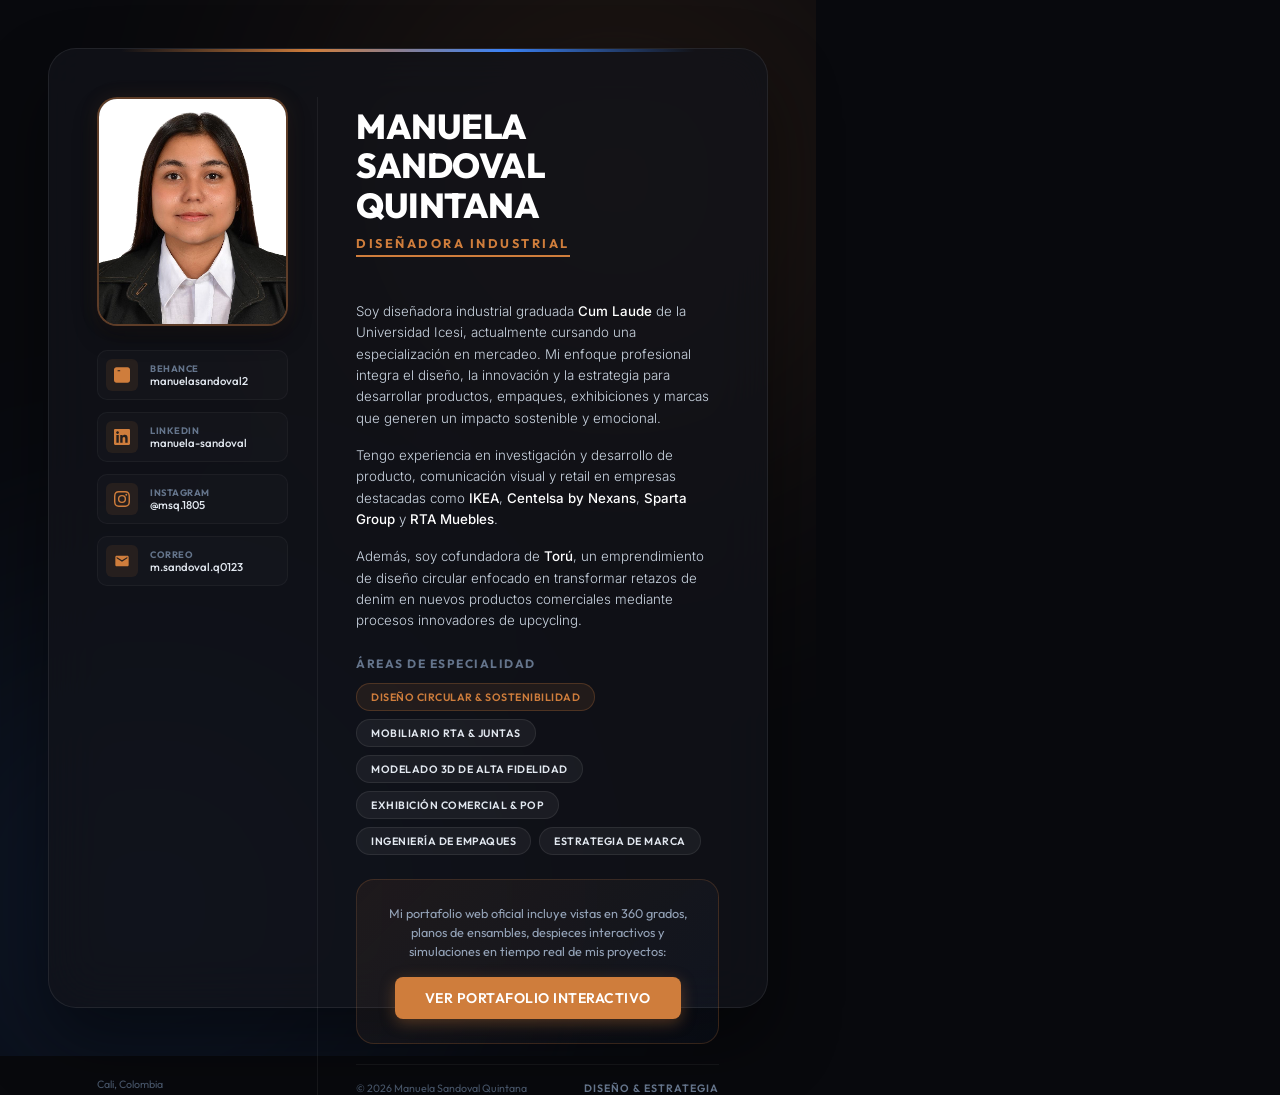
==== pdf_template.html @ 5be682be "Corregir filtro" ====
<!DOCTYPE html>
<html lang="es">
<head>
    <meta charset="UTF-8">
    <title>Manuela Sandoval Quintana - Portafolio</title>
    <!-- Google Fonts -->
    <link rel="preconnect" href="https://fonts.googleapis.com">
    <link rel="preconnect" href="https://fonts.gstatic.com" crossorigin>
    <link href="https://fonts.googleapis.com/css2?family=Inter:wght@300;400;500;600&family=Outfit:wght@400;500;600;700;800&display=swap" rel="stylesheet">
    <style>
        @page {
            size: Letter;
            margin: 0;
        }
        * {
            box-sizing: border-box;
            margin: 0;
            padding: 0;
        }
        body {
            width: 8.5in;
            height: 11in;
            font-family: 'Outfit', 'Inter', -apple-system, sans-serif;
            background-color: #08090d;
            color: #ffffff;
            display: flex;
            justify-content: center;
            align-items: center;
            -webkit-print-color-adjust: exact;
            print-color-adjust: exact;
            padding: 0.5in;
            position: relative;
            overflow: hidden;
        }

        /* Background glows for premium dark mode aesthetics */
        .glow-bg {
            position: absolute;
            top: 0;
            left: 0;
            width: 100%;
            height: 100%;
            z-index: 1;
            overflow: hidden;
            pointer-events: none;
        }
        .glow-sphere {
            position: absolute;
            width: 600px;
            height: 600px;
            border-radius: 50%;
            filter: blur(140px);
            opacity: 0.12;
        }
        .sphere-1 {
            background-color: #cf7d3c;
            top: -120px;
            right: -100px;
        }
        .sphere-2 {
            background-color: #3b82f6;
            bottom: -150px;
            left: -150px;
        }

        .card-container {
            width: 100%;
            height: 100%;
            background-color: rgba(18, 19, 26, 0.75);
            backdrop-filter: blur(25px);
            border: 1px solid rgba(255, 255, 255, 0.08);
            border-radius: 28px;
            padding: 0.5in;
            display: grid;
            grid-template-columns: 2.3in 1fr;
            gap: 0.4in;
            z-index: 2;
            box-shadow: 0 35px 70px rgba(0, 0, 0, 0.45);
            position: relative;
        }

        .card-container::before {
            content: '';
            position: absolute;
            top: 0;
            left: 10%;
            width: 80%;
            height: 3px;
            background: linear-gradient(90deg, transparent, #cf7d3c, #3b82f6, transparent);
        }

        /* Left Column: Visual Profile & Quick Links */
        .left-col {
            display: flex;
            flex-direction: column;
            justify-content: space-between;
            height: 100%;
            border-right: 1px solid rgba(255, 255, 255, 0.06);
            padding-right: 0.3in;
        }

        .profile-img-wrapper {
            width: 100%;
            aspect-ratio: 1/1.2;
            border-radius: 20px;
            overflow: hidden;
            border: 2px solid rgba(207, 125, 60, 0.4);
            box-shadow: 0 10px 25px rgba(0, 0, 0, 0.3), 0 0 20px rgba(207, 125, 60, 0.1);
            margin-bottom: 24px;
            background-color: #12131a;
        }

        .profile-img-wrapper img {
            width: 100%;
            height: 100%;
            object-fit: cover;
            filter: contrast(1.05) brightness(1.02);
        }

        .contact-list {
            display: flex;
            flex-direction: column;
            gap: 12px;
        }

        .contact-item {
            display: flex;
            align-items: center;
            gap: 12px;
            text-decoration: none;
            color: inherit;
            padding: 8px;
            border-radius: 10px;
            background: rgba(255, 255, 255, 0.02);
            border: 1px solid rgba(255, 255, 255, 0.04);
            transition: all 0.2s ease;
        }

        .contact-icon {
            width: 32px;
            height: 32px;
            border-radius: 6px;
            background-color: rgba(207, 125, 60, 0.1);
            display: flex;
            justify-content: center;
            align-items: center;
            flex-shrink: 0;
        }

        .contact-icon svg {
            width: 16px;
            height: 16px;
            fill: #cf7d3c;
        }

        .contact-details {
            display: flex;
            flex-direction: column;
            overflow: hidden;
        }

        .contact-label {
            font-size: 7pt;
            text-transform: uppercase;
            color: #64748b;
            font-weight: 700;
            letter-spacing: 0.5px;
        }

        .contact-val {
            font-size: 8.5pt;
            color: #e2e8f0;
            font-weight: 500;
            text-overflow: ellipsis;
            white-space: nowrap;
            overflow: hidden;
        }

        /* Right Column: Narrative & Focus Areas */
        .right-col {
            display: flex;
            flex-direction: column;
            justify-content: space-between;
            height: 100%;
            padding-top: 0.1in;
        }

        header {
            margin-bottom: 20px;
        }

        .name-title {
            font-size: 26pt;
            font-weight: 800;
            letter-spacing: -0.5px;
            line-height: 1.15;
            margin-bottom: 6px;
            background: linear-gradient(135deg, #ffffff 60%, #cbd5e1 100%);
            -webkit-background-clip: text;
            -webkit-text-fill-color: transparent;
        }

        .subtitle-badge {
            display: inline-block;
            font-size: 9.5pt;
            font-weight: 700;
            color: #cf7d3c;
            text-transform: uppercase;
            letter-spacing: 2.5px;
            border-bottom: 2px solid #cf7d3c;
            padding-bottom: 4px;
            margin-bottom: 24px;
        }

        .intro-p {
            font-family: 'Inter', sans-serif;
            font-size: 10pt;
            line-height: 1.6;
            color: #cbd5e1;
            margin-bottom: 16px;
            font-weight: 300;
        }

        .intro-p strong {
            color: #ffffff;
            font-weight: 500;
        }

        .experience-section {
            margin-bottom: 24px;
        }

        .section-h3 {
            font-size: 9pt;
            text-transform: uppercase;
            letter-spacing: 1.5px;
            color: #64748b;
            margin-bottom: 12px;
            font-weight: 700;
        }

        .focus-grid {
            display: flex;
            flex-wrap: wrap;
            gap: 8px;
            margin-bottom: 24px;
        }

        .focus-pill {
            font-size: 8pt;
            font-weight: 600;
            background-color: rgba(255, 255, 255, 0.05);
            border: 1px solid rgba(255, 255, 255, 0.08);
            color: #e2e8f0;
            padding: 6px 14px;
            border-radius: 20px;
            text-transform: uppercase;
            letter-spacing: 0.5px;
        }

        .focus-pill.highlight {
            background-color: rgba(207, 125, 60, 0.1);
            border-color: rgba(207, 125, 60, 0.25);
            color: #cf7d3c;
        }

        .cta-box {
            background: linear-gradient(135deg, rgba(207, 125, 60, 0.08) 0%, rgba(59, 130, 246, 0.04) 100%);
            border: 1px solid rgba(207, 125, 60, 0.2);
            border-radius: 18px;
            padding: 24px;
            text-align: center;
            margin-top: auto;
        }

        .cta-desc {
            font-size: 9.5pt;
            color: #94a3b8;
            margin-bottom: 16px;
            line-height: 1.5;
        }

        .cta-btn {
            display: inline-block;
            background: #cf7d3c;
            color: #ffffff;
            text-decoration: none;
            padding: 12px 30px;
            font-size: 10.5pt;
            font-weight: 600;
            border-radius: 8px;
            transition: all 0.2s ease;
            box-shadow: 0 4px 15px rgba(207, 125, 60, 0.35);
            text-transform: uppercase;
            letter-spacing: 0.5px;
        }

        footer {
            display: flex;
            justify-content: space-between;
            align-items: center;
            border-top: 1px solid rgba(255, 255, 255, 0.05);
            padding-top: 16px;
            margin-top: 20px;
        }

        .foot-copy {
            font-size: 8pt;
            color: #475569;
        }

        .foot-tag {
            font-size: 8pt;
            color: #64748b;
            font-weight: 600;
            text-transform: uppercase;
            letter-spacing: 1px;
        }

        /* Print adjustments */
        @media print {
            body {
                background-color: #08090d !important;
            }
            .card-container {
                background-color: #12131a !important;
                border: 1px solid rgba(255, 255, 255, 0.1) !important;
            }
            .cta-box {
                background-color: rgba(207, 125, 60, 0.12) !important;
            }
        }
    </style>
</head>
<body>

    <div class="glow-bg">
        <div class="glow-sphere sphere-1"></div>
        <div class="glow-sphere sphere-2"></div>
    </div>

    <div class="card-container">
        <!-- Left Side: Profile Photo & Channels -->
        <div class="left-col">
            <div>
                <div class="profile-img-wrapper">
                    <img src="images/MANUELA.jpeg" alt="Manuela Sandoval Quintana">
                </div>
                
                <div class="contact-list">
                    <!-- Behance -->
                    <a href="https://www.behance.net/manuelasandoval2" class="contact-item" target="_blank">
                        <div class="contact-icon">
                            <svg viewBox="0 0 24 24">
                                <path d="M8.228 15.01c.71 0 1.258-.204 1.637-.611.378-.407.568-.962.568-1.666 0-.693-.189-1.246-.568-1.656-.379-.41-.927-.614-1.637-.614H5.438v4.547h2.79zm-.27-6.242c.624 0 1.11-.167 1.458-.5.348-.334.522-.79.522-1.37 0-.584-.174-1.042-.522-1.375-.348-.333-.834-.5-1.458-.5H5.438v3.745h2.52zM0 4.295C0 2.213 1.626.5 3.667.5h16.666C22.374.5 24 2.213 24 4.295v15.41C24 21.787 22.374 23.5 20.333 23.5H3.667C1.626 23.5 0 21.787 0 19.705V4.295zm13.111 6.81c0 1.488-.363 2.684-1.088 3.585-.726.902-1.782 1.353-3.17 1.353H3.298V6.521h6.29c1.296 0 2.296.388 2.998 1.163.702.775 1.053 1.83 1.053 3.167v.254zm9.324-1.374c-.042-.647-.234-1.196-.576-1.644-.342-.448-.823-.672-1.442-.672-.556 0-1.01.19-1.36.568-.35.378-.564.912-.64 1.602l4.018.146zm1.144 1.306h-5.263c.049.778.292 1.376.73 1.794.437.418 1.01.627 1.717.627.994 0 1.73-.396 2.207-1.189l1.197.668c-.765 1.314-2.022 1.97-3.772 1.97-1.474 0-2.628-.485-3.463-1.455-.835-.97-1.253-2.288-1.253-3.953v-.376c0-1.682.42-3.003 1.259-3.963.839-.96 1.972-1.44 3.402-1.44 1.41 0 2.5.474 3.268 1.42.769.946 1.147 2.26 1.137 3.94l-.01.972zM21.94 8.016h-4.085v-.909H21.9v.909z"/>
                            </svg>
                        </div>
                        <div class="contact-details">
                            <span class="contact-label">Behance</span>
                            <span class="contact-val">manuelasandoval2</span>
                        </div>
                    </a>

                    <!-- LinkedIn -->
                    <a href="https://www.linkedin.com/in/manuela-sandoval-406426248/" class="contact-item" target="_blank">
                        <div class="contact-icon">
                            <svg viewBox="0 0 24 24">
                                <path d="M22.23 0H1.77C.8 0 0 .77 0 1.72v20.56C0 23.23.8 24 1.77 24h20.46c.98 0 1.77-.77 1.77-1.72V1.72C24 .77 23.2 0 22.23 0zM7.12 20.45H3.56V9h3.56v11.45zM5.34 7.43c-1.14 0-2.06-.92-2.06-2.06 0-1.14.92-2.06 2.06-2.06 1.14 0 2.06.92 2.06 2.06 0 1.14-.92 2.06-2.06 2.06zM20.45 20.45h-3.56v-5.57c0-1.33-.02-3.05-1.86-3.05-1.86 0-2.14 1.45-2.14 2.95v5.67h-3.56V9h3.42v1.56h.05c.48-.9 1.64-1.85 3.37-1.85 3.6 0 4.27 2.37 4.27 5.45v6.29z"/>
                            </svg>
                        </div>
                        <div class="contact-details">
                            <span class="contact-label">LinkedIn</span>
                            <span class="contact-val">manuela-sandoval</span>
                        </div>
                    </a>

                    <!-- Instagram -->
                    <a href="https://www.instagram.com/msq.1805?igsh=eTg1dTg1NnRucGZ3&utm_source=qr" class="contact-item" target="_blank">
                        <div class="contact-icon">
                            <svg viewBox="0 0 24 24">
                                <path d="M12 2.163c3.204 0 3.584.012 4.85.07 3.252.148 4.771 1.691 4.919 4.919.058 1.265.069 1.645.069 4.849 0 3.205-.012 3.584-.069 4.849-.149 3.225-1.664 4.771-4.919 4.919-1.266.058-1.644.07-4.85.07-3.204 0-3.584-.012-4.849-.07-3.26-.149-4.771-1.699-4.919-4.92-.058-1.265-.07-1.644-.07-4.849 0-3.204.013-3.583.07-4.849.149-3.227 1.664-4.771 4.919-4.919 1.266-.057 1.645-.069 4.849-.069zM12 0C8.741 0 8.333.014 7.053.072 2.695.272.273 2.69.073 7.051.014 8.333 0 8.741 0 12c0 3.259.014 3.668.072 4.948.2 4.358 2.618 6.78 6.98 6.98 1.281.058 1.689.072 4.948.072 3.259 0 3.668-.014 4.948-.072 4.354-.2 6.782-2.618 6.979-6.98.059-1.28.073-1.689.073-4.948 0-3.259-.014-3.667-.072-4.947-.196-4.354-2.617-6.78-6.979-6.98C15.668.014 15.259 0 12 0zm0 5.838a6.162 6.162 0 1 0 0 12.324 6.162 6.162 0 0 0 0-12.324zM12 16a4 4 0 1 1 0-8 4 4 0 0 1 0 8zm6.406-11.845a1.44 1.44 0 1 0 0 2.881 1.44 1.44 0 0 0 0-2.881z"/>
                            </svg>
                        </div>
                        <div class="contact-details">
                            <span class="contact-label">Instagram</span>
                            <span class="contact-val">@msq.1805</span>
                        </div>
                    </a>

                    <!-- Correo -->
                    <a href="mailto:m.sandoval.q0123@gmail.com" class="contact-item" target="_blank">
                        <div class="contact-icon">
                            <svg viewBox="0 0 24 24">
                                <path d="M20 4H4c-1.1 0-1.99.9-1.99 2L2 18c0 1.1.9 2 2 2h16c1.1 0 2-.9 2-2V6c0-1.1-.9-2-2-2zm0 4l-8 5-8-5V6l8 5 8-5v2z"/>
                            </svg>
                        </div>
                        <div class="contact-details">
                            <span class="contact-label">Correo</span>
                            <span class="contact-val">m.sandoval.q0123</span>
                        </div>
                    </a>
                </div>
            </div>

            <!-- Footer Details -->
            <div style="font-size: 8pt; color: #475569; padding-bottom: 4px;">
                Cali, Colombia
            </div>
        </div>

        <!-- Right Side: Presentation & Description -->
        <div class="right-col">
            <div>
                <header>
                    <h1 class="name-title">MANUELA SANDOVAL QUINTANA</h1>
                    <div class="subtitle-badge">Diseñadora Industrial</div>
                </header>

                <div class="experience-section">
                    <p class="intro-p">
                        Soy diseñadora industrial graduada <strong>Cum Laude</strong> de la Universidad Icesi, actualmente cursando una especialización en mercadeo. Mi enfoque profesional integra el diseño, la innovación y la estrategia para desarrollar productos, empaques, exhibiciones y marcas que generen un impacto sostenible y emocional.
                    </p>
                    <p class="intro-p">
                        Tengo experiencia en investigación y desarrollo de producto, comunicación visual y retail en empresas destacadas como <strong>IKEA</strong>, <strong>Centelsa by Nexans</strong>, <strong>Sparta Group</strong> y <strong>RTA Muebles</strong>.
                    </p>
                    <p class="intro-p">
                        Además, soy cofundadora de <strong>Torú</strong>, un emprendimiento de diseño circular enfocado en transformar retazos de denim en nuevos productos comerciales mediante procesos innovadores de upcycling.
                    </p>
                </div>

                <h3 class="section-h3">Áreas de Especialidad</h3>
                <div class="focus-grid">
                    <span class="focus-pill highlight">Diseño Circular & Sostenibilidad</span>
                    <span class="focus-pill">Mobiliario RTA & Juntas</span>
                    <span class="focus-pill">Modelado 3D de Alta Fidelidad</span>
                    <span class="focus-pill">Exhibición Comercial & POP</span>
                    <span class="focus-pill">Ingeniería de Empaques</span>
                    <span class="focus-pill">Estrategia de Marca</span>
                </div>
            </div>

            <!-- Interactive Portfolio Call to Action -->
            <div>
                <div class="cta-box">
                    <p class="cta-desc">
                        Mi portafolio web oficial incluye vistas en 360 grados, planos de ensambles, despieces interactivos y simulaciones en tiempo real de mis proyectos:
                    </p>
                    <a href="https://msandovalq0123-del.github.io/portafolio_Manuela_Sandoval_Quintana/" class="cta-btn" target="_blank">Ver Portafolio Interactivo</a>
                </div>

                <footer>
                    <span class="foot-copy">&copy; 2026 Manuela Sandoval Quintana</span>
                    <span class="foot-tag">Diseño & Estrategia</span>
                </footer>
            </div>
        </div>
    </div>

</body>
</html>
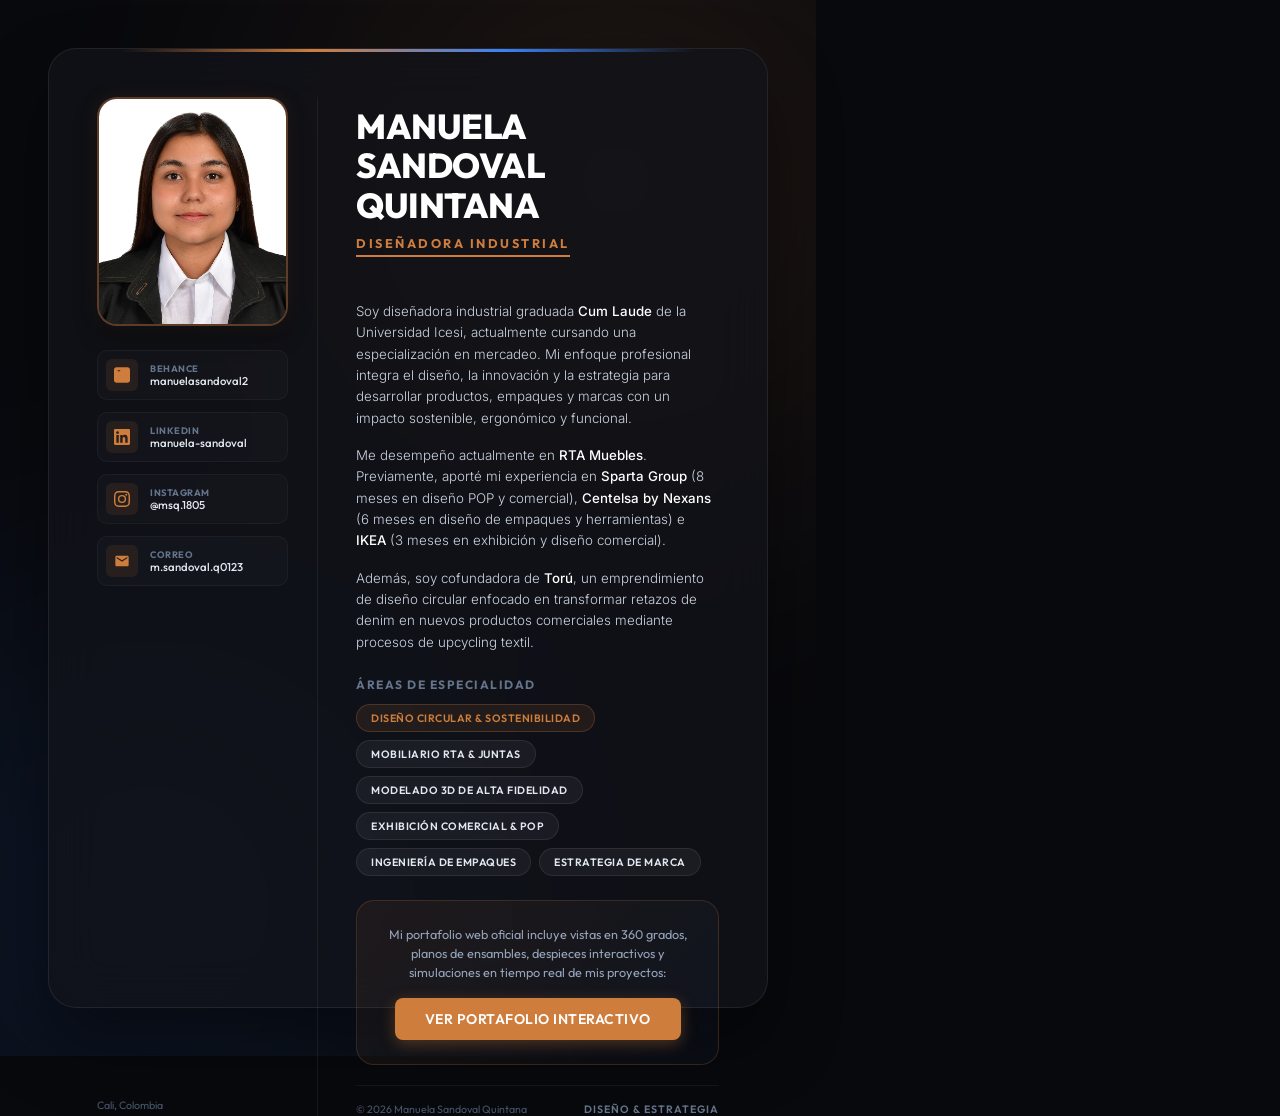
==== commit 1faa0707: "Actualizacion de perfil y enlaces" ====
--- a/pdf_template.html
+++ b/pdf_template.html
@@ -418,13 +418,13 @@
 
                 <div class="experience-section">
                     <p class="intro-p">
-                        Soy diseñadora industrial graduada <strong>Cum Laude</strong> de la Universidad Icesi, actualmente cursando una especialización en mercadeo. Mi enfoque profesional integra el diseño, la innovación y la estrategia para desarrollar productos, empaques, exhibiciones y marcas que generen un impacto sostenible y emocional.
+                        Soy diseñadora industrial graduada <strong>Cum Laude</strong> de la Universidad Icesi, actualmente cursando una especialización en mercadeo. Mi enfoque profesional integra el diseño, la innovación y la estrategia para desarrollar productos, empaques y marcas con un impacto sostenible, ergonómico y funcional.
                     </p>
                     <p class="intro-p">
-                        Tengo experiencia en investigación y desarrollo de producto, comunicación visual y retail en empresas destacadas como <strong>IKEA</strong>, <strong>Centelsa by Nexans</strong>, <strong>Sparta Group</strong> y <strong>RTA Muebles</strong>.
+                        Me desempeño actualmente en <strong>RTA Muebles</strong>. Previamente, aporté mi experiencia en <strong>Sparta Group</strong> (8 meses en diseño POP y comercial), <strong>Centelsa by Nexans</strong> (6 meses en diseño de empaques y herramientas) e <strong>IKEA</strong> (3 meses en exhibición y diseño comercial).
                     </p>
                     <p class="intro-p">
-                        Además, soy cofundadora de <strong>Torú</strong>, un emprendimiento de diseño circular enfocado en transformar retazos de denim en nuevos productos comerciales mediante procesos innovadores de upcycling.
+                        Además, soy cofundadora de <strong>Torú</strong>, un emprendimiento de diseño circular enfocado en transformar retazos de denim en nuevos productos comerciales mediante procesos de upcycling textil.
                     </p>
                 </div>
 
